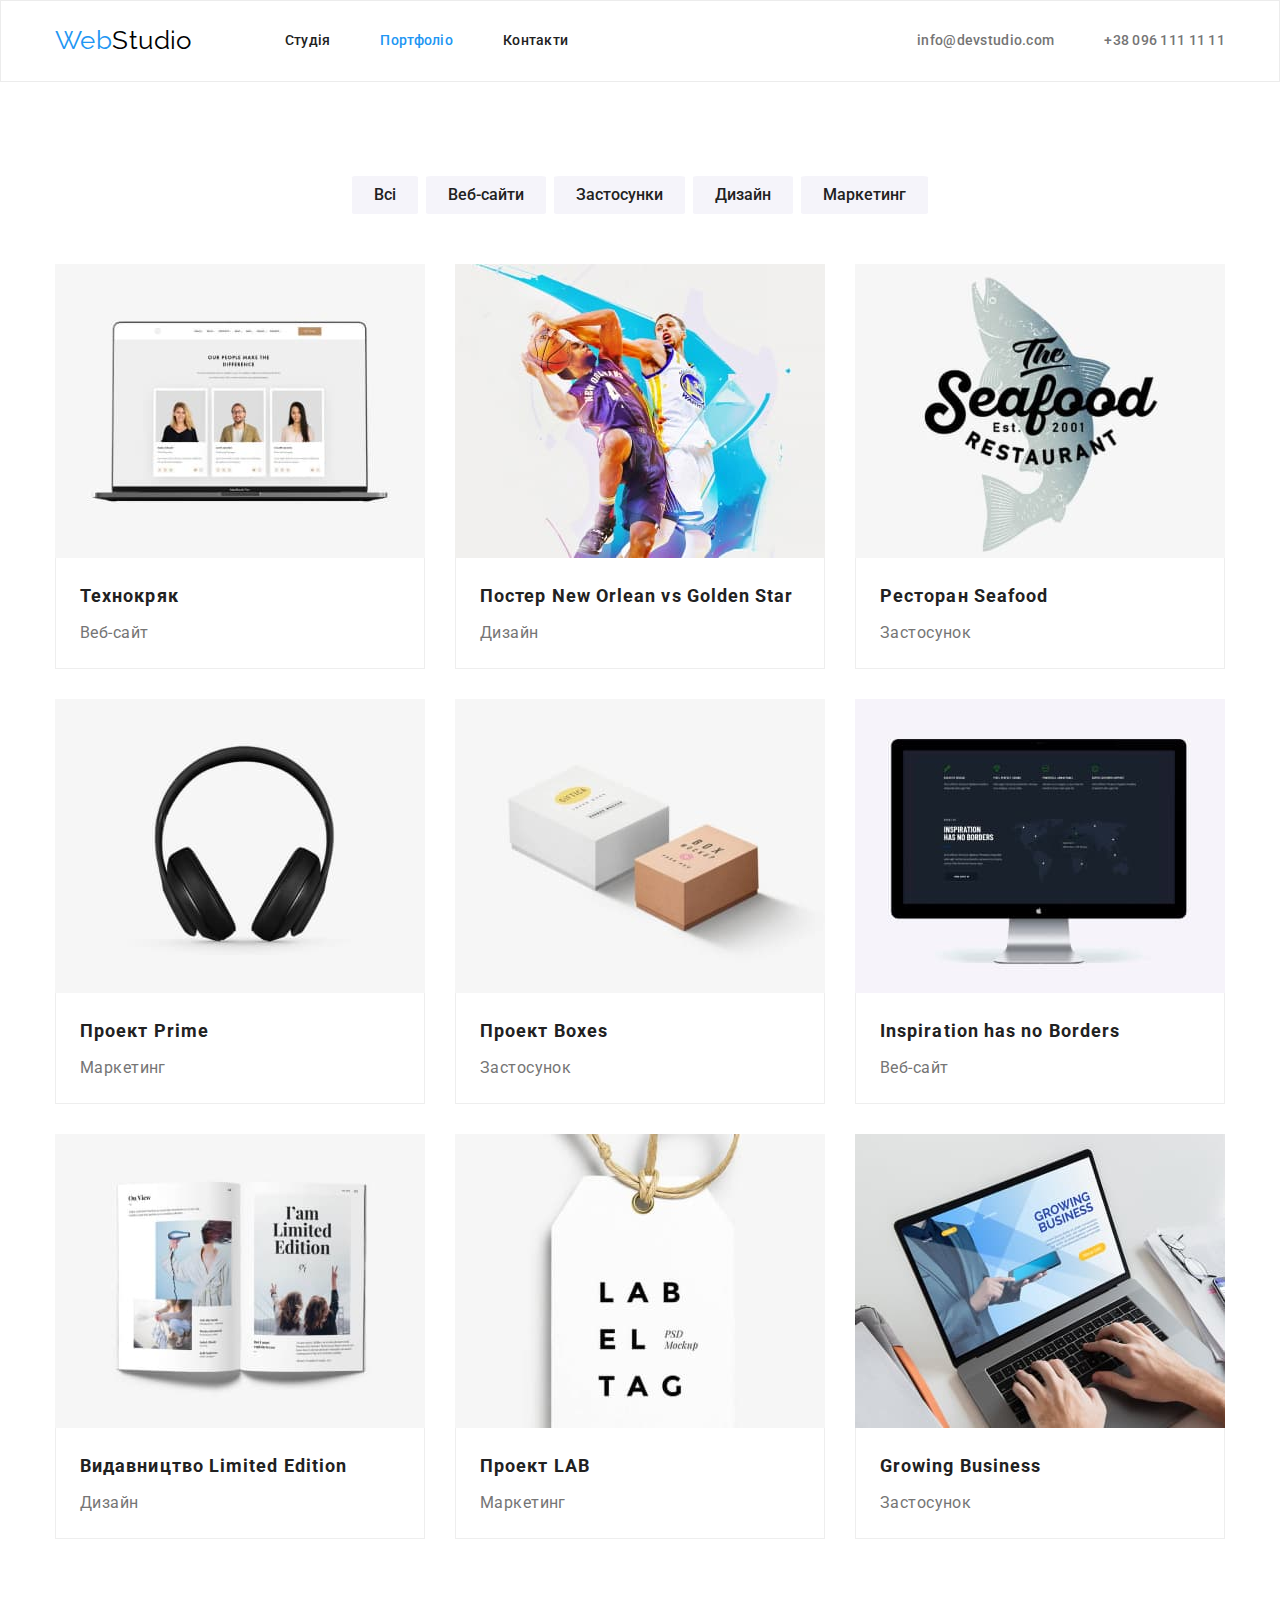
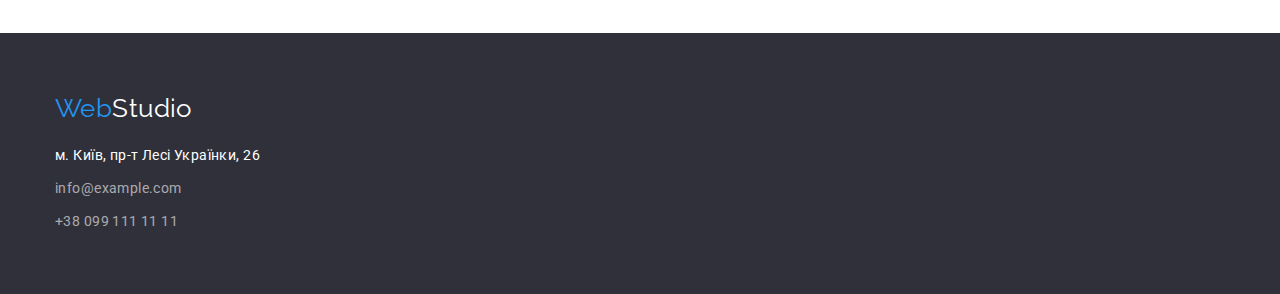
==== portfolio.html @ b3e3f20b "створює новий репозиторій" ====
<!DOCTYPE html>
<html lang="uk">

<head>
    <meta charset="UTF-8">
    <meta http-equiv="X-UA-Compatible" content="IE=edge">
    <meta name="viewport" content="width=device-width, initial-scale=1.0">
    <title>Портфоліо</title>
    <link rel="preconnect" href="https://fonts.googleapis.com">
    <link rel="preconnect" href="https://fonts.gstatic.com" crossorigin>
    <link
        href="https://fonts.googleapis.com/css2?family=Raleway:wght@700&family=Roboto:wght@400;500;700;900&display=swap"
        rel="stylesheet">
    <link rel="stylesheet"
        href="https://cdnjs.cloudflare.com/ajax/libs/modern-normalize/1.1.0/modern-normalize.min.css">
    <link rel="stylesheet" href="./css/styles.css">
</head>

<body>
    <!--Шапка сайту-->
    <header class="page-header">
        <div class="container nav">
            <nav class="main-nav">
                <a lang="en" href="./index.html" class="logo">Web<span class="logo-part">Studio</span></a>
                <ul class="site-nav list">
                    <li class="item"><a href="./index.html" class="link">Студія</a></li>
                    <li class="item"><a href="./portfolio.html" class="link current">Портфоліо</a></li>
                    <li class="item"><a href="" class="link">Контакти</a></li>
                </ul>
            </nav>

            <ul class="contacts list">
                <li class="item">
                    <a class="contacts-item" lang="en" href="mailto:info@devstudio.com">info@devstudio.com</a>
                </li>
                <li class="item">
                    <a class="contacts-item" href="tel:+380961111111">+38 096 111 11 11</a>
                </li>
            </ul>
        </div>
    </header>

    <!-- Головна частина -->
    <main>
        <!-- Проекти -->
        <section class="section projects">
            <div class="container">
                <h1 class="section-title">Проекти</h1>

                <!-- Фільтри -->
                <ul class="filters list">
                    <li class="filter"><button class="filters-button" type="button">Всі</button></li>
                    <li class="filter"><button class="filters-button" type="button">Веб-сайти</button></li>
                    <li class="filter"><button class="filters-button" type="button">Застосунки</button></li>
                    <li class="filter"><button class="filters-button" type="button">Дизайн</button></li>
                    <li class="filter"><button class="filters-button" type="button">Маркетинг</button></li>
                </ul>

                <!-- Види проектів -->
                <ul class="projects-items list">
                    <li class="projects-list">
                        <a class="projects-link" href=""><img class="image" src="./images/project1.jpg"
                                alt="Макет веб-сайту Технокряк" width="370">
                            <div class="project">
                                <h2 class="projects-name">Технокряк</h2>
                                <p class="projects-type">Веб-сайт</p>
                            </div>
                        </a>
                    </li>
                    <li class="projects-list">
                        <a class="projects-link" href=""><img class="image" src="./images/project2.jpg"
                                alt="Дизайн постера матча НБА" width="370">
                            <div class="project">
                                <h2 class="projects-name">Постер New Orlean vs Golden Star</h2>
                                <p class="projects-type">Дизайн</p>
                            </div>
                        </a>
                    </li>
                    <li class="projects-list">
                        <a class="projects-link" href=""><img class="image" src="./images/project3.jpg"
                                alt="Застосунок ресторану Seafood" width="370">
                            <div class="project">
                                <h2 class="projects-name">Ресторан Seafood</h2>
                                <p class="projects-type">Застосунок</p>
                            </div>
                        </a>
                    </li>
                    <li class="projects-list">
                        <a class="projects-link" href=""><img class="image" src="./images/project4.jpg"
                                alt="Маркетинговий проект Prime" width="370">
                            <div class="project">
                                <h2 class="projects-name">Проект Prime</h2>
                                <p class="projects-type">Маркетинг</p>
                            </div>
                        </a>
                    </li>
                    <li class="projects-list">
                        <a class="projects-link" href=""><img class="image" src="./images/project5.jpg"
                                alt="Застосунок проекту Boxes" width="370">
                            <div class="project">
                                <h2 class="projects-name">Проект Boxes</h2>
                                <p class="projects-type">Застосунок</p>
                            </div>
                        </a>
                    </li>
                    <li class="projects-list">
                        <a class="projects-link" href=""><img class="image" src="./images/project6.jpg"
                                alt="Макет веб-сайту Inspiration has no Borders" width="370">
                            <div class="project">
                                <h2 class="projects-name">Inspiration has no Borders</h2>
                                <p class="projects-type">Веб-сайт</p>
                            </div>
                        </a>
                    </li>
                    <li class="projects-list">
                        <a class="projects-link" href=""><img class="image" src="./images/project7.jpg"
                                alt="Дизайн видавництва Limited Edition" width="370">
                            <div class="project">
                                <h2 class="projects-name">Видавництво Limited Edition</h2>
                                <p class="projects-type">Дизайн</p>
                            </div>
                        </a>
                    </li>
                    <li class="projects-list">
                        <a class="projects-link" href=""><img class="image" src="./images/project8.jpg"
                                alt="Маркетинговий проект LAB" width="370">
                            <div class="project">
                                <h2 class="projects-name">Проект LAB</h2>
                                <p class="projects-type">Маркетинг</p>
                            </div>
                        </a>
                    </li>
                    <li class="projects-list">
                        <a class="projects-link" href=""><img class="image" src="./images/project9.jpg"
                                alt="Застосунок Growing Business" width="370">
                            <div class="project">
                                <h2 class="projects-name">Growing Business</h2>
                                <p class="projects-type">Застосунок</p>
                            </div>
                        </a>
                    </li>
                </ul>
            </div>
        </section>
    </main>

    <!--Підвал сайту-->
    <footer class="footer-section">
        <div class="container">
            <a lang="en" href="./index.html" class="logo">Web<span class="logo-part">Studio</span></a>

            <address class="footer-address">
                <a href="https://www.google.com/maps/place/%D0%B1%D1%83%D0%BB%D1%8C%D0%B2%D0%B0%D1%80+%D0%9B%D0%B5%D1%81%D1%96+%D0%A3%D0%BA%D1%80%D0%B0%D1%97%D0%BD%D0%BA%D0%B8,+26,+%D0%9A%D0%B8%D1%97%D0%B2,+02000/@50.4265841,30.5361971,17z/data=!3m1!4b1!4m5!3m4!1s0x40d4cf0e033ecbe9:0x57a4dffefec77da0!8m2!3d50.4265807!4d30.5383859"
                    target="_blank" rel="noopener noreferrer" class="legal-address">м. Київ, пр-т Лесі Українки, 26</a>
            </address>

            <address class="footer-contacts">
                <a class="contacts-item" lang="en" href="mailto:info@example.com">info@example.com</a> <br />
                <a class="contacts-item" href="tel:+380991111111">+38 099 111 11 11</a>
            </address>
        </div>
    </footer>
</body>
</html>
---- css/styles.css ----
:root {
--primary-text-color: #757575;
--title-text-color: #212121;
--accent-color: #2196f3;
--primary-bg-color: #ffffff;
--white-text-color: #ffffff;
--hero-footer-bg-color: #2f303a;
}

body {
    background-color: var(--primary-bg-color);
    color: var(--primary-text-color);
    font-family: 'Roboto', sans-serif;
    letter-spacing: 0.03em;
    font-size: 14px;
    line-height: 1.71;
}

/* Утиліти */
.list {
    list-style: none;
    padding: 0;
    margin: 0;
}

.container {
    margin-left: auto;
    margin-right: auto;
    width: 1200px;
    padding-left: 15px;
    padding-right: 15px;

    /* outline: 2px solid tomato; */
}

/* Шапка сайту */
.page-header {
    border: 1px solid #ECECEC;
} 

.container.nav, 
.main-nav {
    display: flex;
    align-items: center;
}

/* Лого */
.logo {
    color: var(--accent-color);
    font-family: 'Raleway', sans-serif;
    font-size: 26px;
    line-height: 1.19;
    text-decoration: none;
}

.logo-part {
    --accent-color: #000000;
    color: var(--accent-color);
}

.logo, .logo-part {
    padding-top: 24px;
    padding-bottom: 25px;
}

.logo-part:hover {
    --accent-color: var(--accent-color);
    color: var(--accent-color);
}

/* Навігація сайту */
.site-nav {
    display: flex;
    margin-left: 93px;
}

.site-nav .item + .item {
    margin-left: 50px;
}

.site-nav .link {
    padding-top: 32px;
    padding-bottom: 32px;

    color: var(--title-text-color);
    font-weight: 500;
    font-size: 14px;
    line-height: 1.14;
    letter-spacing: 0.02em;
    text-decoration: none;
}

.site-nav .link.current,
.site-nav .link:hover,
.site-nav .link:focus {
    color: var(--accent-color);
}

/* Контакти */
.contacts {
    display: flex;
    margin-left: auto;
}

.contacts .item + .item {
    margin-left: 50px;
}

.contacts .contacts-item {
    padding-top: 32px;
    padding-bottom: 32px;

    color: var(--primary-text-color);
    font-weight: 500;
    font-size: 14px;
    line-height: 1.14;
    letter-spacing: 0.02em;
    text-decoration: none;
}

.contacts .contacts-item:focus, 
.contacts .contacts-item:hover {
    color: var(--accent-color);
}

/* Герой */
.hero {
    text-align: center;
}

.hero-title {
    margin-top: 0;
    margin-bottom: 30px;
    
    background-color: var(--hero-footer-bg-color); /* тимчасовий фон */
    color:var(--white-text-color);
    font-weight: 900;
    font-size: 44px;
    line-height: 1.36;
    letter-spacing: 0.06em;
    text-transform: uppercase;  
}

.hero-button {
    padding: 10px 32px;

    background-color: var(--accent-color);
    color: var(--white-text-color);
    font-family: inherit;
    font-weight: 700;
    font-size: 16px;
    line-height: 1.88;
    letter-spacing: 0.06em;
    cursor: pointer;
    box-shadow: 0 4px 4px rgba(0, 0, 0, 0.15);

    border: none;
    border-radius: 4%;
}

/* Секції */
.section {
    padding-top: 94px;
    padding-bottom: 94px;
}

/* Особливості */  
/* .specialty {} */
.specialty .features-title {
    display: none; 
      
    color: var(--title-text-color);
    font-size: 36px;
    line-height: 1.17;
    text-align: center;
}

.specialty .features {
    display: flex;
    flex-wrap: wrap;
}

.specialty .item {
    width: 270px;
    margin-right: 30px;
}

.specialty .item:nth-child(4n) {
    margin-right: 0;
}

.specialty .title {
    margin-top: 0;
    margin-bottom: 10px;
    
    color: var(--title-text-color);
    font-size: 14px;
    line-height: 1.14;
    text-transform: uppercase;
}

.specialty .text { 
    margin-top: 0;
    margin-bottom: 0;
} 

/* Чим ми займаємось */
.works {
    padding-top: 0;
}

.works-title {
    margin-top: 0;
    margin-bottom: 50px;

    color: var(--title-text-color);
    font-size: 36px;
    line-height: 1.17;
    text-align: center;
}

.works .work-list {
    display: flex;
    flex-wrap: wrap; 
}

.works .image {
    display: block;
}

.works .item {
    width: 370px;
    margin-right: 30px;
}

.works .item:nth-child(3n) {
    margin-right: 0;
}

/* Наша команда */
/* .section.team */
.team-title {
    margin-top: 0;
    margin-bottom: 50px;
    
    color: var(--title-text-color);
    font-size: 36px;
    line-height: 1.17;
    text-align: center;
}

.team .workers {
    display: flex;
    flex-wrap: wrap;
}

.team .item {
    box-shadow: 0 1px 3px rgba(0, 0, 0, 0.12), 0 1px 1px rgba(0, 0, 0, 0.14), 0 2px 1px rgba(0, 0, 0, 0.2);

    width: 270px; 
    margin-right: 30px;
    padding-bottom: 30px;

    border-radius: 0 0 4px 4px;
}

.team .item:nth-child(4n) {
    margin-right: 0;
}

.team .image {
    display: block;
    margin-bottom: 30px;
}

.team .title {
    margin-top: 0;
    margin-bottom: 10px;

    color: var(--title-text-color);
    font-weight: 500;
    font-size: 16px;
    line-height: 1.19;
    text-align: center;
}

.position {
    margin: 0; 
       
    font-size: 16px;
    line-height: 1.19;
    text-align: center;
}

/* Сторінка Портфоліо */
/* Проекти */
.projects .section-title {
    display: none;
}

/* Фільтри */
.filters {
    display: flex;
    justify-content: center;
    margin-bottom: 50px;
}

/* .filter {} */
.filters .filter + .filter {
    margin-left: 8px;
} 

.filters-button {
    padding: 6px 22px;
    
    --primary-bg-color: #F5F4FA;
    background-color: var(--primary-bg-color);
    color: var(--title-text-color);
    font-family: inherit;
    font-weight: 500;
    font-size: 16px;
    line-height: 1.62;
    text-align: center;
    cursor: pointer;

    border: none;
    border-radius: 4%;
}

.filters-button:focus, 
.filters-button:hover {
    background-color: var(--accent-color);
    color: var(--white-text-color);
}

/* Види проектів */
.projects-items {
    display: flex;
    flex-wrap: wrap;
}

.projects-list {
    width: 370px; 

    margin-right: 30px;
    margin-bottom: 30px;
}

.projects-list:nth-child(3n) {
    margin-right: 0;
}

.projects-list:nth-last-child(-n + 3) {
    margin-bottom: 0;
}
/* Альтернатива */
/*.projects-list {
    width: calc((100% - 30px * 2)/3);
    margin-right: 30px;
    margin-bottom: 30px;
}
.projects-list:nth-child(3n) {
    margin-right: 0;
}
.projects-list:nth-last-child(-n + 3) {
    margin-bottom: 0;
} */

.projects .image {
    display: block;
}

.projects-link {
    text-decoration: none; 
} 

.projects .project {
    padding: 20px 24px;

    border: 1px solid #EEEEEE;
    border-top: none;
}

.projects-name {
    margin-top: 0;
    margin-bottom: 4px;

    color: var(--title-text-color);
    font-size: 18px;
    line-height: 2;
    letter-spacing: 0.06em;
}

.projects-type {
    margin: 0; 
    
    color: var(--primary-text-color);
    font-size: 16px;
    line-height: 1.88;
}

/* Футер сайту */
.footer-section {
    padding-top: 60px;
    padding-bottom: 60px;

    background-color: var(--hero-footer-bg-color); /* Тимчасовий фон */
}

.footer-section .logo {
    display: inline-block;
    margin-top: 0;
    margin-bottom: 20px;
    padding: 0;
}

.footer-section .logo-part {
    padding: 0; 

    color: var(--white-text-color);
}

.footer-section .logo-part:hover { 
    color: var(--accent-color);
}

.footer-address {
    margin-top: 0; 
    margin-bottom: 9px;
} 

.legal-address { 
    display:inline-block; 
        
    color: var(--white-text-color);
    text-decoration: none;
    font-style: normal;
}

.footer-contacts .contacts-item {
    display: inline-block;
        
    --primary-text-color: rgba(255, 255, 255, 0.6);
    color: var(--primary-text-color);
    text-decoration: none;
    font-style: normal;
}

.footer-contacts .contacts-item:not(:last-child) {
    margin-bottom: 9px;
}

.legal-address:hover, .legal-address:focus, 
.footer-contacts .contacts-item:hover, 
.footer-contacts .contacts-item:focus {
    color: var(--accent-color);
}
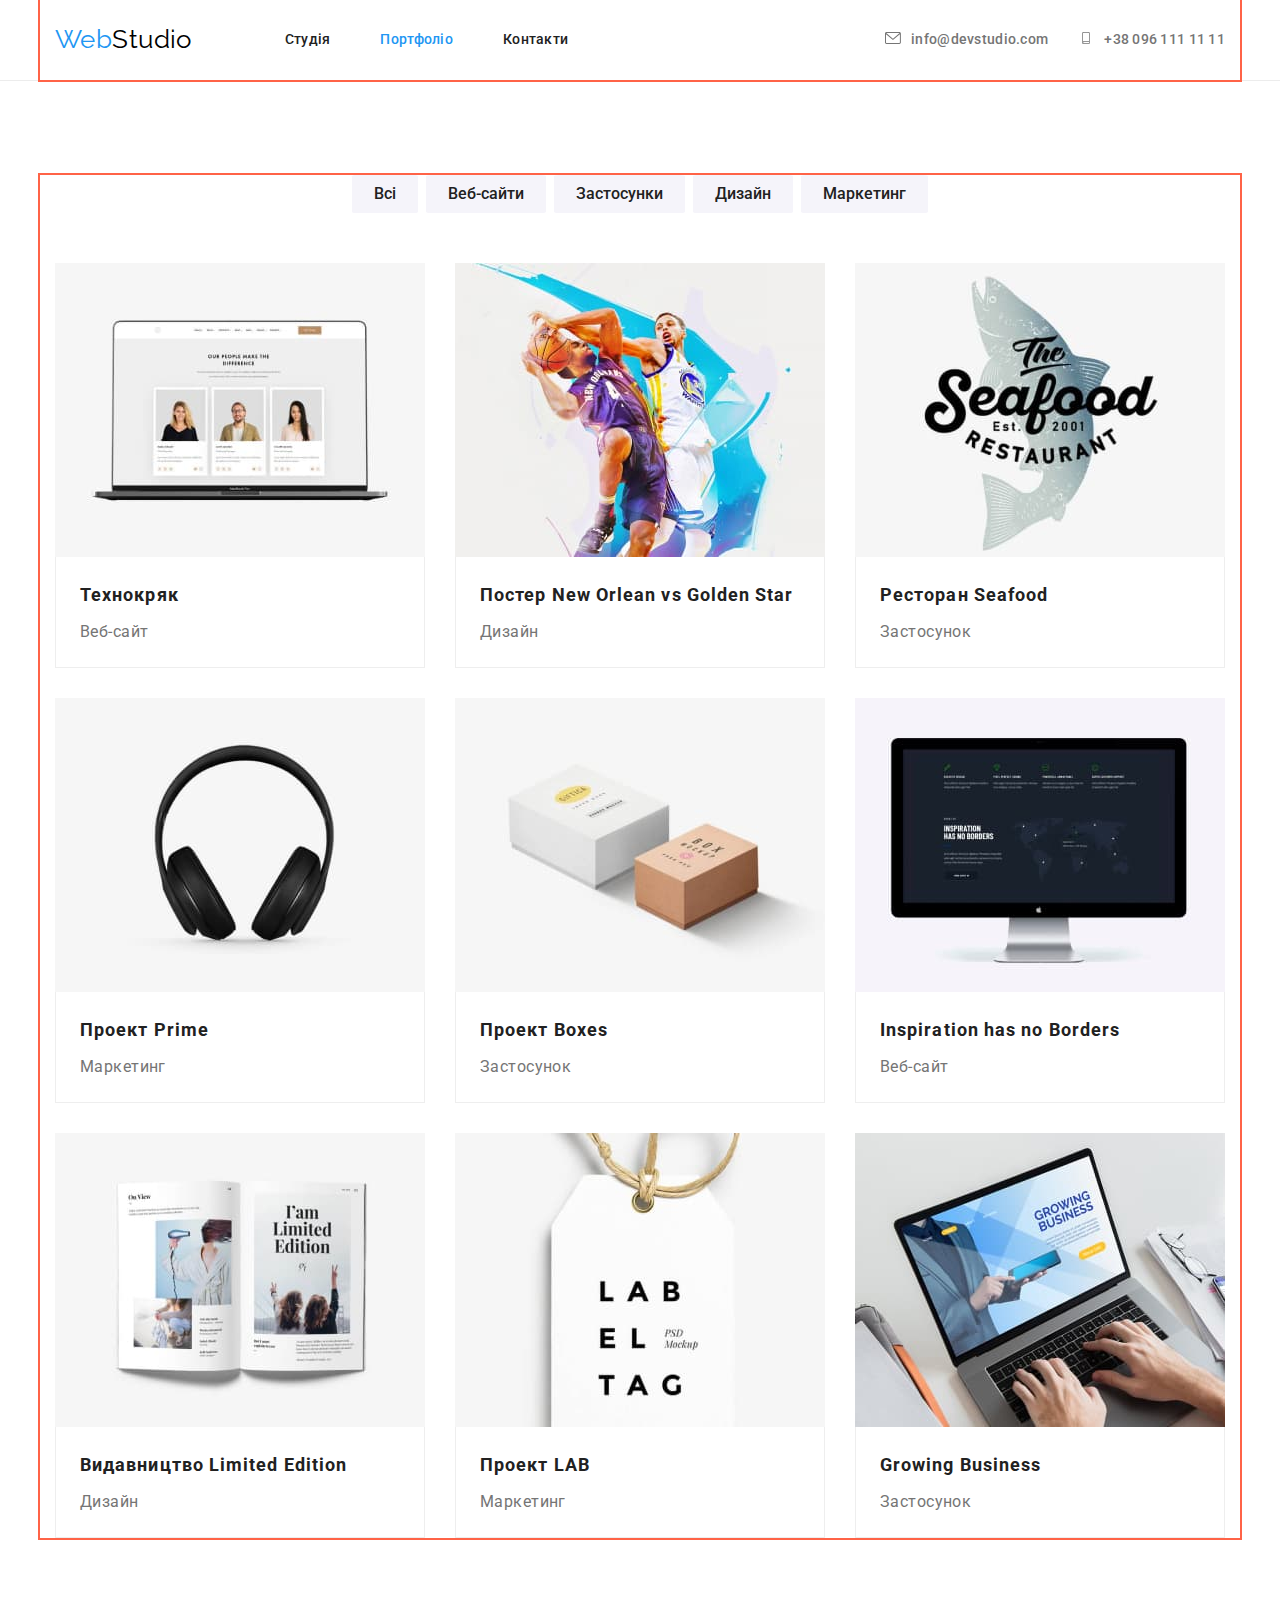
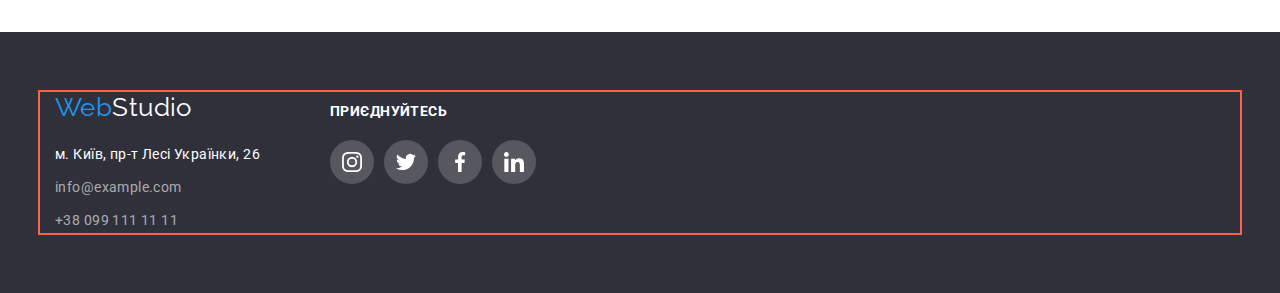
==== commit 27cc952c: "додає фонові зображення та іконки" ====
--- a/portfolio.html
+++ b/portfolio.html
@@ -31,10 +31,17 @@
 
             <ul class="contacts list">
                 <li class="item">
-                    <a class="contacts-item" lang="en" href="mailto:info@devstudio.com">info@devstudio.com</a>
+                    <a class="contacts-item" lang="en" href="mailto:info@devstudio.com">
+                        <svg class="contacts-icon" width="16" height="12">
+                            <use href="./images/symbol-defs.svg#icon-envelope"></use>
+                        </svg>info@devstudio.com
+                    </a>
                 </li>
                 <li class="item">
-                    <a class="contacts-item" href="tel:+380961111111">+38 096 111 11 11</a>
+                    <a class="contacts-item" href="tel:+380961111111">
+                        <svg class="contacts-icon" width="16" height="12">
+                            <use href="./images/symbol-defs.svg#icon-smartphone"></use>
+                        </svg>+38 096 111 11 11</a>
                 </li>
             </ul>
         </div>
@@ -146,18 +153,54 @@
 
     <!--Підвал сайту-->
     <footer class="footer-section">
-        <div class="container">
-            <a lang="en" href="./index.html" class="logo">Web<span class="logo-part">Studio</span></a>
-
-            <address class="footer-address">
-                <a href="https://www.google.com/maps/place/%D0%B1%D1%83%D0%BB%D1%8C%D0%B2%D0%B0%D1%80+%D0%9B%D0%B5%D1%81%D1%96+%D0%A3%D0%BA%D1%80%D0%B0%D1%97%D0%BD%D0%BA%D0%B8,+26,+%D0%9A%D0%B8%D1%97%D0%B2,+02000/@50.4265841,30.5361971,17z/data=!3m1!4b1!4m5!3m4!1s0x40d4cf0e033ecbe9:0x57a4dffefec77da0!8m2!3d50.4265807!4d30.5383859"
-                    target="_blank" rel="noopener noreferrer" class="legal-address">м. Київ, пр-т Лесі Українки, 26</a>
-            </address>
-
-            <address class="footer-contacts">
-                <a class="contacts-item" lang="en" href="mailto:info@example.com">info@example.com</a> <br />
-                <a class="contacts-item" href="tel:+380991111111">+38 099 111 11 11</a>
-            </address>
+        <div class="container footer-items">
+            <div class="address">
+                <a lang="en" href="./index.html" class="logo">Web<span class="logo-part">Studio</span></a>
+    
+                <address class="footer-address">
+                    <a href="https://www.google.com/maps/place/%D0%B1%D1%83%D0%BB%D1%8C%D0%B2%D0%B0%D1%80+%D0%9B%D0%B5%D1%81%D1%96+%D0%A3%D0%BA%D1%80%D0%B0%D1%97%D0%BD%D0%BA%D0%B8,+26,+%D0%9A%D0%B8%D1%97%D0%B2,+02000/@50.4265841,30.5361971,17z/data=!3m1!4b1!4m5!3m4!1s0x40d4cf0e033ecbe9:0x57a4dffefec77da0!8m2!3d50.4265807!4d30.5383859"
+                        target="_blank" rel="noopener noreferrer" class="legal-address">м. Київ, пр-т Лесі Українки, 26</a>
+                </address>
+    
+                <address class="footer-contacts">
+                    <a class="contacts-item" lang="en" href="mailto:info@example.com">info@example.com</a> <br />
+                    <a class="contacts-item" href="tel:+380991111111">+38 099 111 11 11</a>
+                </address>
+            </div>
+    
+            <div class="social-footer">
+                <p class="social-title">приєднуйтесь</p>
+                <ul class="social-list list">
+                    <li class="social-item">
+                        <a class="social-link" href="" target="_blank" rel="noopener noreferrer">
+                            <svg class="icon-symbol" width="44" height="44">
+                                <use href="./images/symbol-defs.svg#icon-Ellipse5"></use>
+                            </svg>
+                        </a>
+                    </li>
+                    <li class="social-item">
+                        <a class="social-link" href="" target="_blank" rel="noopener noreferrer">
+                            <svg class="icon-symbol" width="44" height="44">
+                                <use href="./images/symbol-defs.svg#icon-Ellipse6"></use>
+                            </svg>
+                        </a>
+                    </li>
+                    <li class="social-item">
+                        <a class="social-link" href="" target="_blank" rel="noopener noreferrer">
+                            <svg class="icon-symbol" width="44" height="44">
+                                <use href="./images/symbol-defs.svg#icon-Ellipse7"></use>
+                            </svg>
+                        </a>
+                    </li>
+                    <li class="social-item">
+                        <a class="social-link" href="" target="_blank" rel="noopener noreferrer">
+                            <svg class="icon-symbol" width="44" height="44">
+                                <use href="./images/symbol-defs.svg#icon-Ellipse8"></use>
+                            </svg>
+                        </a>
+                    </li>
+                </ul>
+            </div>
         </div>
     </footer>
 </body>
--- a/css/styles.css
+++ b/css/styles.css
@@ -4,7 +4,7 @@
 --accent-color: #2196f3;
 --primary-bg-color: #ffffff;
 --white-text-color: #ffffff;
---hero-footer-bg-color: #2f303a;
+--footer-bg-color: #2f303a;
 }
 
 body {
@@ -30,12 +30,12 @@
     padding-left: 15px;
     padding-right: 15px;
 
-    /* outline: 2px solid tomato; */
+    outline: 2px solid tomato;
 }
 
 /* Шапка сайту */
 .page-header {
-    border: 1px solid #ECECEC;
+    border-bottom: 1px solid #ECECEC;
 } 
 
 .container.nav, 
@@ -103,10 +103,11 @@
 }
 
 .contacts .item + .item {
-    margin-left: 50px;
+    margin-left: 30px;
 }
 
 .contacts .contacts-item {
+    display: inline-flex;
     padding-top: 32px;
     padding-bottom: 32px;
 
@@ -123,25 +124,55 @@
     color: var(--accent-color);
 }
 
+.contacts-icon {
+    margin-right: 10px ; 
+    /* width: 16px;
+    height: 12px; */
+
+    fill: currentColor;
+}
+
 /* Герой */
 .hero {
-    text-align: center;
+    height: 600px;
+    max-width: 1600px;
+    margin-left: auto;
+    margin-right: auto;
+
+    padding-top: 200px;
+    padding-bottom: 200px;
+
+    outline: 2px solid tomato;
+
+    background-image: linear-gradient(
+        to right, 
+        rgba(47, 48, 58, 0.4),
+        rgba(47, 48, 58, 0.4)
+    ),
+     url(../images/hero.jpg);
+    background-repeat: no-repeat;
+    background-size: cover;
+    background-position: center;
+    background-color: #c4c4c4;
 }
 
 .hero-title {
     margin-top: 0;
     margin-bottom: 30px;
     
-    background-color: var(--hero-footer-bg-color); /* тимчасовий фон */
     color:var(--white-text-color);
     font-weight: 900;
     font-size: 44px;
     line-height: 1.36;
+    text-align: center;
     letter-spacing: 0.06em;
     text-transform: uppercase;  
 }
 
 .hero-button {
+    display: block;
+    margin-left: auto;
+    margin-right: auto;
     padding: 10px 32px;
 
     background-color: var(--accent-color);
@@ -152,10 +183,10 @@
     line-height: 1.88;
     letter-spacing: 0.06em;
     cursor: pointer;
-    box-shadow: 0 4px 4px rgba(0, 0, 0, 0.15);
 
     border: none;
     border-radius: 4%;
+    box-shadow: 0px 4px 4px rgba(0, 0, 0, 0.15);
 }
 
 /* Секції */
@@ -166,27 +197,54 @@
 
 /* Особливості */  
 /* .specialty {} */
-.specialty .features-title {
-    display: none; 
-      
+.section-title {
+    margin-top: 0;
+    margin-bottom: 50px;
+
     color: var(--title-text-color);
     font-size: 36px;
     line-height: 1.17;
     text-align: center;
 }
 
+.specialty .section-title {
+    display: none; 
+    /* color: var(--title-text-color);
+    font-size: 36px;
+    line-height: 1.17;
+    text-align: center; */
+}
+
 .specialty .features {
     display: flex;
     flex-wrap: wrap;
 }
 
 .specialty .item {
+    margin-right: 30px;
     width: 270px;
-    margin-right: 30px;
 }
 
 .specialty .item:nth-child(4n) {
     margin-right: 0;
+}
+
+.icon-features {
+    display: flex;
+    margin-bottom: 30px;
+    height: 120px;
+    align-items: center; 
+    justify-content: center;
+
+    background-color: #F5F4FA;
+
+    border-radius: 4px;
+}
+
+.icon-specialty {
+    fill: ;
+    /* width: 70px;
+    height: 70px; */
 }
 
 .specialty .title {
@@ -200,8 +258,7 @@
 }
 
 .specialty .text { 
-    margin-top: 0;
-    margin-bottom: 0;
+    margin:0;
 } 
 
 /* Чим ми займаємось */
@@ -209,7 +266,7 @@
     padding-top: 0;
 }
 
-.works-title {
+/* .section-title {
     margin-top: 0;
     margin-bottom: 50px;
 
@@ -217,7 +274,7 @@
     font-size: 36px;
     line-height: 1.17;
     text-align: center;
-}
+} */
 
 .works .work-list {
     display: flex;
@@ -238,16 +295,20 @@
 }
 
 /* Наша команда */
-/* .section.team */
-.team-title {
+
+.section.team {
+    --primary-bg-color: #F5F4FA;
+    background-color: var(--primary-bg-color);
+}
+
+/* .team-title {
     margin-top: 0;
     margin-bottom: 50px;
-    
     color: var(--title-text-color);
     font-size: 36px;
     line-height: 1.17;
     text-align: center;
-}
+} */
 
 .team .workers {
     display: flex;
@@ -255,13 +316,18 @@
 }
 
 .team .item {
-    box-shadow: 0 1px 3px rgba(0, 0, 0, 0.12), 0 1px 1px rgba(0, 0, 0, 0.14), 0 2px 1px rgba(0, 0, 0, 0.2);
-
     width: 270px; 
     margin-right: 30px;
     padding-bottom: 30px;
+   
 
     border-radius: 0 0 4px 4px;
+
+    background-color: #ffffff;
+    /* --background-color: #ffffff;
+    background-color: var(--background-color); */
+    
+    box-shadow: 0 1px 3px rgba(0, 0, 0, 0.12), 0 1px 1px rgba(0, 0, 0, 0.14), 0 2px 1px rgba(0, 0, 0, 0.2);
 }
 
 .team .item:nth-child(4n) {
@@ -285,11 +351,97 @@
 }
 
 .position {
-    margin: 0; 
+    margin-top: 0;
+    margin-bottom: 16px; 
        
     font-size: 16px;
     line-height: 1.19;
     text-align: center;
+}
+
+.team .social-list {
+    display: flex;
+    justify-content: center;
+}
+
+.team .social-item {
+    margin-right: 10px; 
+} 
+
+.team .social-item:last-child {
+    margin-right: 0;
+} 
+
+.team .social-link {
+    display: inline-flex;
+    width: 44px;
+    height: 44px;
+    
+    justify-content: center;
+    align-items: center;   
+
+    color: #AFB1B8;
+    border-radius: 50%;
+    
+    text-decoration: none;
+}
+
+.team .icon-symbol {
+    color: #AFB1B8;
+    background-color: #ffffff;
+    /* width: 20px;
+    height: 20px; */
+}
+
+.team .social-link:hover,
+.team .social-link:focus {
+    color: #ffffff;
+    background-color: #2196f3;
+}
+
+/* Посітйні клієнти */ 
+/* .clients {
+    background-color: yellow; 
+} */
+
+.client-list {
+    display:flex;
+    flex-wrap: wrap;
+}
+
+.client-item {
+    margin-right: 30px;
+} 
+
+.client-item:nth-child(6n) {
+    margin-right: 0;
+}
+
+.client-link {
+    display: inline-flex;
+    width: 170px;
+    height: 92px;
+    align-items: center;
+    justify-content: center;
+
+    color: #AFB1B8;
+
+    border: 1px solid #AFB1B8;
+    border-radius: 4px;  /* ? */
+
+    text-decoration: none;
+}
+
+.client-link:hover,
+.client-link:focus {
+    --primary-text-color: #2196f3;
+    color: var(--primary-text-color);
+}
+
+.icon-clients {
+    fill: currentColor;
+    /* width: 106px;
+    height: 60px; */
 }
 
 /* Сторінка Портфоліо */
@@ -331,6 +483,8 @@
 .filters-button:hover {
     background-color: var(--accent-color);
     color: var(--white-text-color);
+
+    box-shadow: 0px 3px 1px rgba(0, 0, 0, 0.1), 0px 1px 2px rgba(0, 0, 0, 0.08), 0px 2px 2px rgba(0, 0, 0, 0.12);
 }
 
 /* Види проектів */
@@ -353,6 +507,10 @@
 .projects-list:nth-last-child(-n + 3) {
     margin-bottom: 0;
 }
+.projects-list:hover , .projects-list:focus {
+    box-shadow: 0px 1px 1px rgba(0, 0, 0, 0.12), 0px 4px 4px rgba(0, 0, 0, 0.06), 1px 4px 6px rgba(0, 0, 0, 0.16);
+}
+
 /* Альтернатива */
 /*.projects-list {
     width: calc((100% - 30px * 2)/3);
@@ -404,8 +562,18 @@
     padding-top: 60px;
     padding-bottom: 60px;
 
-    background-color: var(--hero-footer-bg-color); /* Тимчасовий фон */
-}
+    background-color: var(--footer-bg-color); 
+}
+
+.footer-items {
+    display: flex;
+    align-items: baseline;
+    /* background-color: tomato; */
+}
+
+/* .address {
+    background-color: green;
+} */
 
 .footer-section .logo {
     display: inline-block;
@@ -454,4 +622,58 @@
 .footer-contacts .contacts-item:hover, 
 .footer-contacts .contacts-item:focus {
     color: var(--accent-color);
+}
+
+.social-footer {
+    margin-left: 70px;
+}
+
+.social-title {
+    display: inline-block;
+    margin-top: 0;
+    margin-bottom: 20px;
+
+    --primary-text-color: var(--white-text-color);
+    color: var(--primary-text-color);
+    font-weight: 700;
+    line-height: 1.14;
+    text-transform: uppercase;
+    text-align: left;
+}
+
+.social-footer .social-list {
+    display: flex;
+
+}
+.social-footer .social-item {
+    margin-right: 10px;
+
+}
+.social-footer .social-item:last-child {
+    margin-right: 0;
+
+}
+.social-footer .social-link {
+    display: inline-flex;
+    width: 44px;
+    height: 44px;
+
+    justify-content: center;
+    align-items: center;
+
+    background-color: rgba(255, 255, 255, 0.1);
+    border-radius: 50%;
+
+    text-decoration: none;
+}
+
+.social-footer .social-link:hover,
+.social-footer .social-link:focus {
+    background-color: #2196f3;
+}
+
+.social-footer .icon-symbol {
+    fill: #ffffff;
+    /* width: 20px;
+    height: 20px; */
 }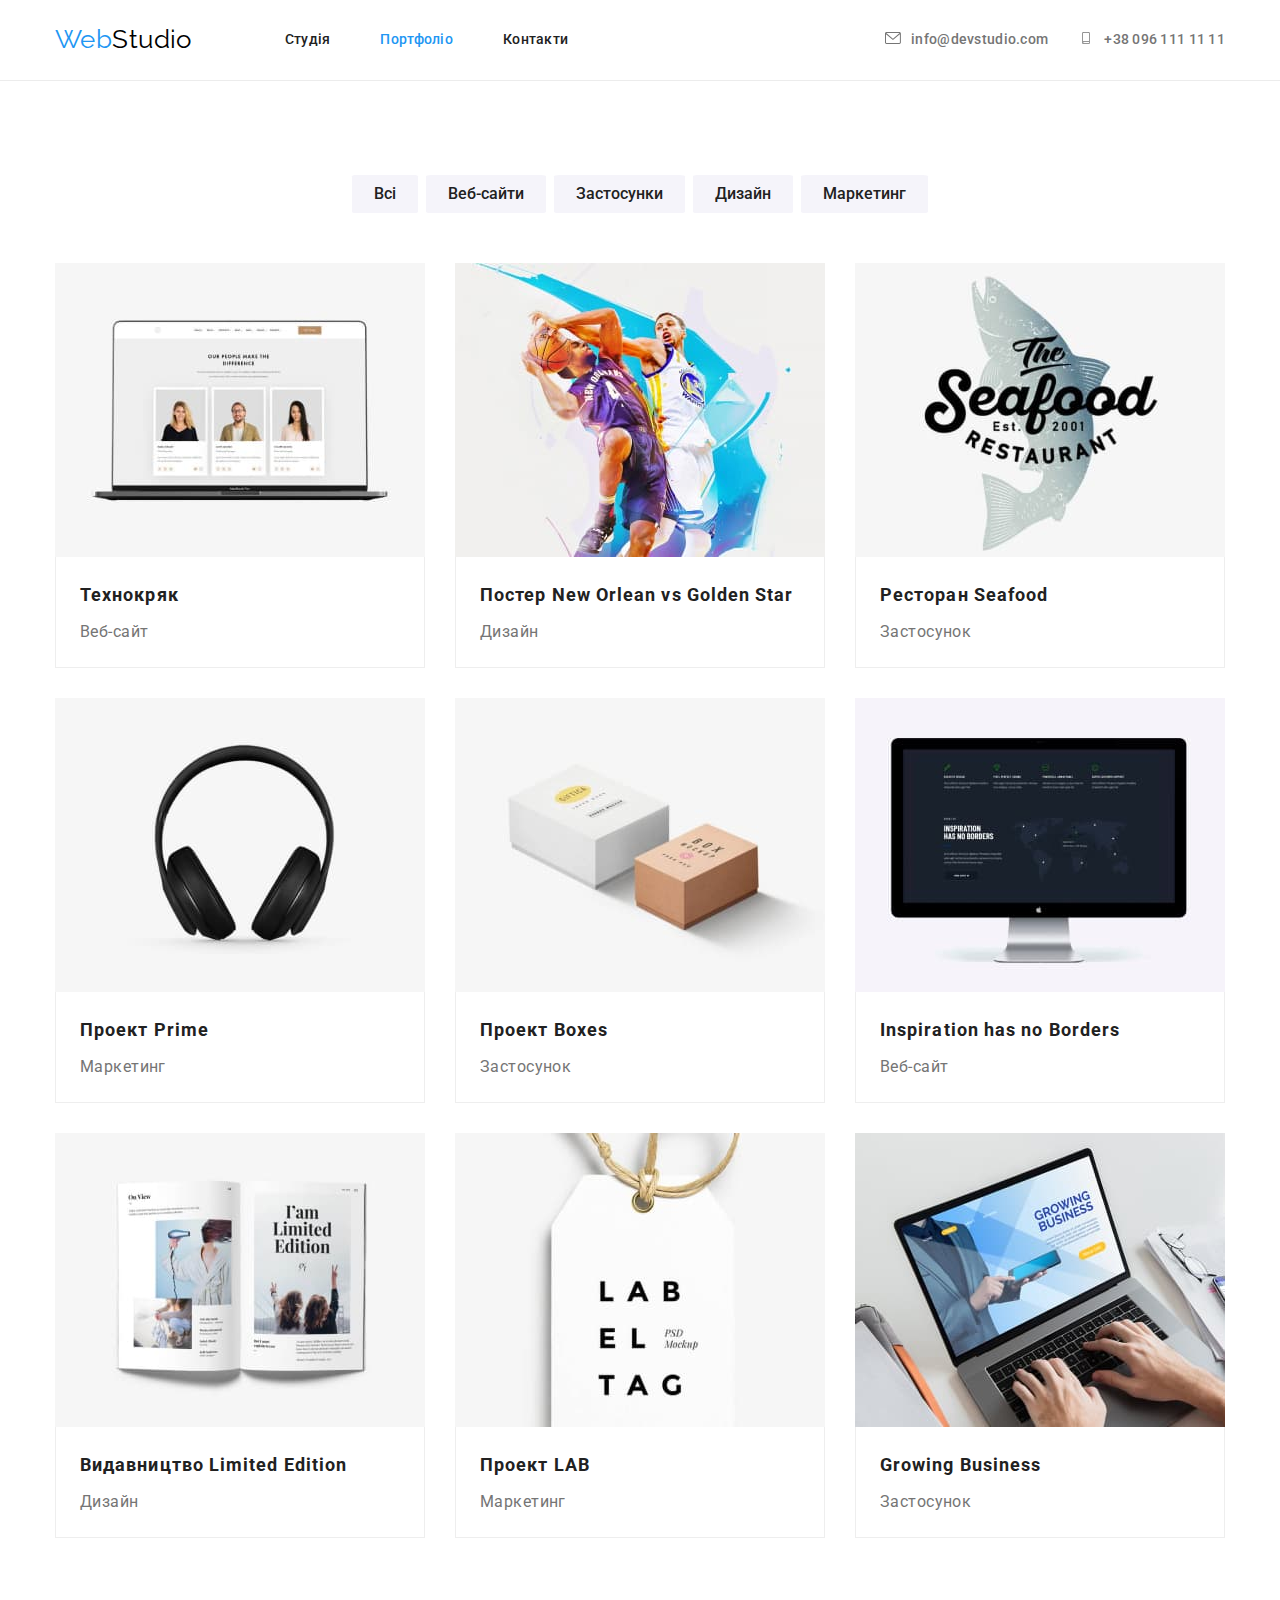
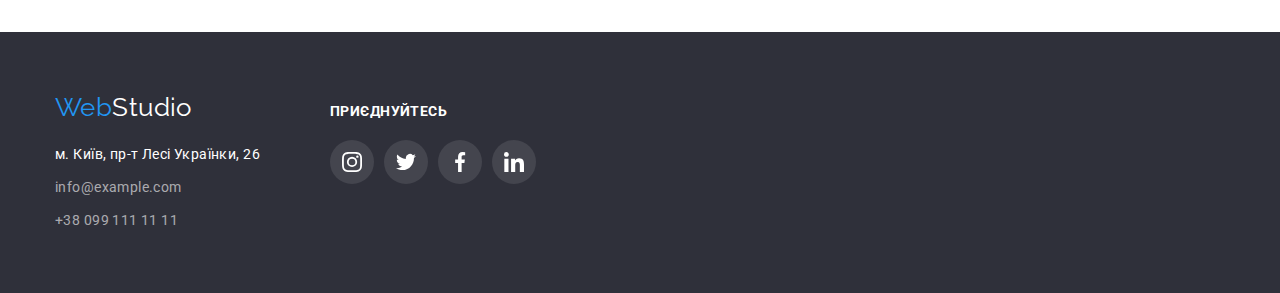
==== commit f85adbc4: "оновлює файли для подачі на перевірку" ====
--- a/portfolio.html
+++ b/portfolio.html
@@ -173,29 +173,29 @@
                 <ul class="social-list list">
                     <li class="social-item">
                         <a class="social-link" href="" target="_blank" rel="noopener noreferrer">
-                            <svg class="icon-symbol" width="44" height="44">
-                                <use href="./images/symbol-defs.svg#icon-Ellipse5"></use>
-                            </svg>
-                        </a>
-                    </li>
-                    <li class="social-item">
-                        <a class="social-link" href="" target="_blank" rel="noopener noreferrer">
-                            <svg class="icon-symbol" width="44" height="44">
-                                <use href="./images/symbol-defs.svg#icon-Ellipse6"></use>
-                            </svg>
-                        </a>
-                    </li>
-                    <li class="social-item">
-                        <a class="social-link" href="" target="_blank" rel="noopener noreferrer">
-                            <svg class="icon-symbol" width="44" height="44">
-                                <use href="./images/symbol-defs.svg#icon-Ellipse7"></use>
-                            </svg>
-                        </a>
-                    </li>
-                    <li class="social-item">
-                        <a class="social-link" href="" target="_blank" rel="noopener noreferrer">
-                            <svg class="icon-symbol" width="44" height="44">
-                                <use href="./images/symbol-defs.svg#icon-Ellipse8"></use>
+                            <svg class="icon-symbol" width="20" height="20">
+                                <use href="./images/symbol-defs.svg#icon-instagram"></use>
+                            </svg>
+                        </a>
+                    </li>
+                    <li class="social-item">
+                        <a class="social-link" href="" target="_blank" rel="noopener noreferrer">
+                            <svg class="icon-symbol" width="20" height="20">
+                                <use href="./images/symbol-defs.svg#icon-twitter"></use>
+                            </svg>
+                        </a>
+                    </li>
+                    <li class="social-item">
+                        <a class="social-link" href="" target="_blank" rel="noopener noreferrer">
+                            <svg class="icon-symbol" width="20" height="20">
+                                <use href="./images/symbol-defs.svg#icon-facebook"></use>
+                            </svg>
+                        </a>
+                    </li>
+                    <li class="social-item">
+                        <a class="social-link" href="" target="_blank" rel="noopener noreferrer">
+                            <svg class="icon-symbol" width="20" height="20">
+                                <use href="./images/symbol-defs.svg#icon-linkedin"></use>
                             </svg>
                         </a>
                     </li>
--- a/css/styles.css
+++ b/css/styles.css
@@ -30,7 +30,7 @@
     padding-left: 15px;
     padding-right: 15px;
 
-    outline: 2px solid tomato;
+    /* outline: 2px solid tomato; */
 }
 
 /* Шапка сайту */
@@ -141,8 +141,6 @@
 
     padding-top: 200px;
     padding-bottom: 200px;
-
-    outline: 2px solid tomato;
 
     background-image: linear-gradient(
         to right, 
@@ -301,18 +299,8 @@
     background-color: var(--primary-bg-color);
 }
 
-/* .team-title {
-    margin-top: 0;
-    margin-bottom: 50px;
-    color: var(--title-text-color);
-    font-size: 36px;
-    line-height: 1.17;
-    text-align: center;
-} */
-
 .team .workers {
     display: flex;
-    flex-wrap: wrap;
 }
 
 .team .item {
@@ -324,9 +312,6 @@
     border-radius: 0 0 4px 4px;
 
     background-color: #ffffff;
-    /* --background-color: #ffffff;
-    background-color: var(--background-color); */
-    
     box-shadow: 0 1px 3px rgba(0, 0, 0, 0.12), 0 1px 1px rgba(0, 0, 0, 0.14), 0 2px 1px rgba(0, 0, 0, 0.2);
 }
 
@@ -376,33 +361,31 @@
     display: inline-flex;
     width: 44px;
     height: 44px;
-    
     justify-content: center;
     align-items: center;   
 
     color: #AFB1B8;
+       
     border-radius: 50%;
     
     text-decoration: none;
 }
 
-.team .icon-symbol {
-    color: #AFB1B8;
-    background-color: #ffffff;
-    /* width: 20px;
-    height: 20px; */
+.team .icon-team {
+    fill: currentColor;
 }
 
 .team .social-link:hover,
-.team .social-link:focus {
-    color: #ffffff;
+.team .social-link:focus,
+.team .social-link:hover .icon-team,
+.team .social-link:focus .icon-team
+ {
+    fill: #ffffff;
     background-color: #2196f3;
 }
 
 /* Посітйні клієнти */ 
-/* .clients {
-    background-color: yellow; 
-} */
+/* .clients {} */
 
 .client-list {
     display:flex;
@@ -427,21 +410,21 @@
     color: #AFB1B8;
 
     border: 1px solid #AFB1B8;
-    border-radius: 4px;  /* ? */
-
-    text-decoration: none;
-}
-
-.client-link:hover,
-.client-link:focus {
-    --primary-text-color: #2196f3;
-    color: var(--primary-text-color);
+    border-radius: 4px;  
+
+    text-decoration: none;
 }
 
 .icon-clients {
     fill: currentColor;
-    /* width: 106px;
-    height: 60px; */
+}
+
+.client-link:hover,
+.client-link:focus,
+.client-link:hover .icon-clients,
+.client-link:focus .icon-clients {
+    fill: var(--accent-color);
+    border-color: var(--accent-color);
 }
 
 /* Сторінка Портфоліо */
@@ -568,12 +551,9 @@
 .footer-items {
     display: flex;
     align-items: baseline;
-    /* background-color: tomato; */
-}
-
-/* .address {
-    background-color: green;
-} */
+}
+
+/* .address {} */
 
 .footer-section .logo {
     display: inline-block;
@@ -657,10 +637,10 @@
     display: inline-flex;
     width: 44px;
     height: 44px;
-
     justify-content: center;
     align-items: center;
 
+    color: var(--white-text-color);
     background-color: rgba(255, 255, 255, 0.1);
     border-radius: 50%;
 
@@ -668,12 +648,13 @@
 }
 
 .social-footer .social-link:hover,
-.social-footer .social-link:focus {
-    background-color: #2196f3;
+.social-footer .social-link:focus,
+.social-footer .social-link:hover .icon-symbol,
+.social-footer .social-link:focus .icon-symbol
+ {
+    background-color: var(--accent-color);
 }
 
 .social-footer .icon-symbol {
-    fill: #ffffff;
-    /* width: 20px;
-    height: 20px; */
+    fill: currentColor; 
 }